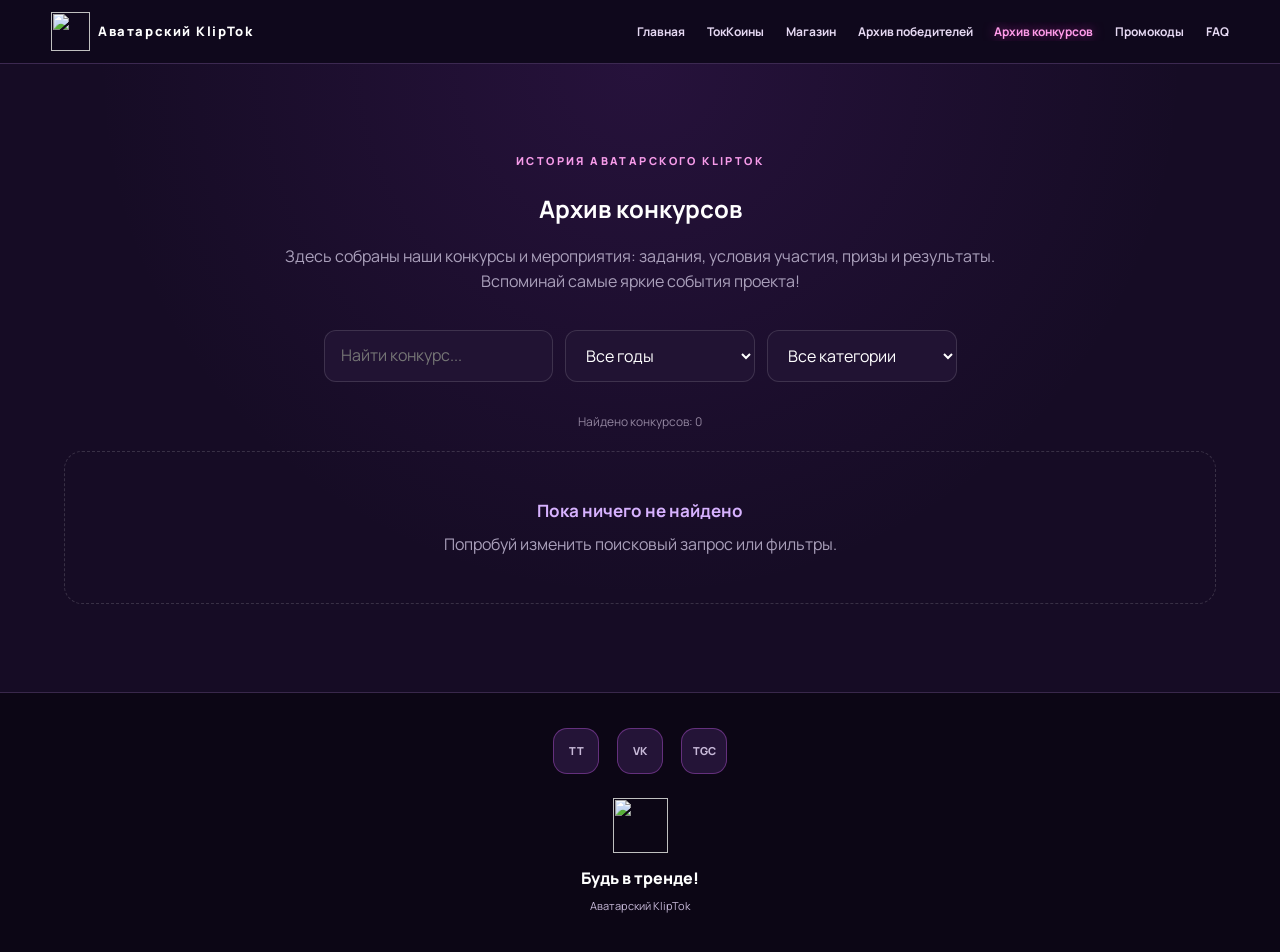
==== contests.html @ 7efebb62 "Create contests.html" ====
<!doctype html>
<html lang="ru">
<head>
  <meta charset="utf-8">
  <meta name="viewport" content="width=device-width, initial-scale=1">
  <meta name="theme-color" content="#170b2d">
  <meta name="description" content="Архив конкурсов Аватарского KlipTok — история мероприятий, задания, условия и итоги.">
  <title>Архив конкурсов | Аватарский KlipTok</title>
  <link rel="stylesheet" href="style.css">

  <style>
    .contest-intro {
      max-width: 760px;
      margin: 0 auto 35px;
      text-align: center;
    }

    .contest-intro h2 {
      margin-bottom: 12px;
    }

    .contest-intro p {
      color: #aaa0bb;
    }

    .contest-tools {
      display: flex;
      flex-wrap: wrap;
      justify-content: center;
      gap: 12px;
      margin: 30px 0;
    }

    .contest-tools select,
    .contest-tools input {
      min-width: 190px;
      padding: 12px 16px;
      border: 1px solid rgba(255,255,255,.13);
      border-radius: 12px;
      background: #211333;
      color: #fff;
      font: inherit;
    }

    .contest-grid {
      display: grid;
      grid-template-columns: repeat(auto-fit, minmax(250px, 1fr));
      gap: 22px;
    }

    .contest-card {
      overflow: hidden;
      border: 1px solid rgba(255,255,255,.1);
      border-radius: 18px;
      background: rgba(255,255,255,.035);
      transition: transform .2s ease, border-color .2s ease;
    }

    .contest-card:hover {
      transform: translateY(-4px);
      border-color: rgba(190,120,255,.4);
    }

    .contest-cover {
      position: relative;
      display: flex;
      align-items: center;
      justify-content: center;
      min-height: 175px;
      padding: 20px;
      background: linear-gradient(135deg, #30164d, #6d286f, #211333);
      text-align: center;
    }

    .contest-cover img {
      position: absolute;
      inset: 0;
      width: 100%;
      height: 100%;
      object-fit: cover;
    }

    .contest-cover-placeholder {
      color: rgba(255,255,255,.85);
      font-size: 18px;
      font-weight: 800;
      letter-spacing: 1px;
    }

    .contest-status {
      position: absolute;
      top: 12px;
      left: 12px;
      z-index: 2;
      padding: 6px 11px;
      border-radius: 20px;
      background: rgba(24,12,39,.85);
      color: #d7b2ff;
      font-size: 11px;
    }

    .contest-info {
      padding: 20px;
    }

    .contest-date {
      color: #b68be0;
      font-size: 12px;
      margin-bottom: 9px;
    }

    .contest-info h3 {
      margin: 0 0 10px;
      font-size: 19px;
    }

    .contest-description {
      color: #aaa0bb;
      font-size: 13px;
      line-height: 1.6;
    }

    .contest-category {
      display: inline-block;
      margin-top: 12px;
      padding: 5px 10px;
      border-radius: 20px;
      background: rgba(163,79,229,.13);
      color: #c9a8f5;
      font-size: 11px;
    }

    .contest-details {
      margin-top: 17px;
      border-top: 1px solid rgba(255,255,255,.1);
      padding-top: 13px;
    }

    .contest-details summary {
      color: #d5b3fa;
      font-size: 13px;
      cursor: pointer;
      font-weight: 700;
    }

    .contest-details-content {
      padding-top: 13px;
      color: #b9aec8;
      font-size: 13px;
      line-height: 1.7;
    }

    .contest-details-content h4 {
      color: #e0c9fa;
      margin: 13px 0 5px;
    }

    .contest-details-content ul {
      padding-left: 20px;
    }

    .contest-empty {
      grid-column: 1 / -1;
      padding: 45px 20px;
      text-align: center;
      color: #aaa0bb;
      border: 1px dashed rgba(255,255,255,.15);
      border-radius: 18px;
    }

    .contest-empty strong {
      display: block;
      margin-bottom: 8px;
      color: #d7b2ff;
      font-size: 17px;
    }

    .contest-count {
      margin: 0 0 20px;
      text-align: center;
      color: #92859f;
      font-size: 12px;
    }

    @media (max-width: 600px) {
      .contest-grid {
        grid-template-columns: 1fr;
      }

      .contest-tools {
        flex-direction: column;
      }

      .contest-tools select,
      .contest-tools input {
        width: 100%;
      }
    }
  </style>
</head>

<body>

<header class="site-header">
  <a class="brand" href="index.html" aria-label="Аватарский KlipTok — главная">
    <img src="images/tokcoin.png" alt="" class="brand-coin">
    <span>Аватарский KlipTok</span>
  </a>

  <nav class="main-nav" aria-label="Главное меню">
    <a href="index.html">Главная</a>
    <a href="earn.html">ТокКоины</a>
    <a href="shop.html">Магазин</a>
    <a href="winners.html">Архив победителей</a>
    <a href="contests.html" aria-current="page">Архив конкурсов</a>
    <a href="promo.html">Промокоды</a>
    <a href="faq.html">FAQ</a>
  </nav>
</header>

<main>
  <section class="section section-alt">

    <div class="contest-intro">
      <span class="eyebrow">ИСТОРИЯ АВАТАРСКОГО KLIPTOK</span>
      <h2>Архив конкурсов</h2>
      <p>
        Здесь собраны наши конкурсы и мероприятия:
        задания, условия участия, призы и результаты.
        Вспоминай самые яркие события проекта!
      </p>
    </div>

    <div class="contest-tools">
      <input
        type="search"
        id="contestSearch"
        placeholder="Найти конкурс..."
        aria-label="Поиск конкурсов">

      <select id="contestYear" aria-label="Фильтр по году">
        <option value="all">Все годы</option>
      </select>

      <select id="contestCategory" aria-label="Фильтр по категории">
        <option value="all">Все категории</option>
        <option value="creative">Творческие</option>
        <option value="repost">Репостные</option>
        <option value="game">Игровые</option>
        <option value="team">Командные</option>
        <option value="holiday">Праздничные</option>
        <option value="other">Другие</option>
      </select>
    </div>

    <p class="contest-count" id="contestCount"></p>

    <div class="contest-grid" id="contestGrid">
      <div class="contest-empty">
        <strong>Архив готовится к открытию 💜</strong>
        Скоро здесь появятся конкурсы и мероприятия
        Аватарского KlipTok.
      </div>
    </div>

  </section>
</main>

<footer class="footer">
  <div class="footer-socials">
    <a href="https://www.tiktok.com/@avataria.game"
       target="_blank" rel="noopener noreferrer"
       class="social-link" aria-label="TikTok">
      <span class="social-letter">TT</span>
    </a>

    <a href="https://vk.ru/clips/avataryaclub"
       target="_blank" rel="noopener noreferrer"
       class="social-link" aria-label="ВКонтакте">
      <span class="social-letter">VK</span>
    </a>

    <a href="https://tortuga.games/tgc?ysclid=mwnvs6chn5732222744"
       target="_blank" rel="noopener noreferrer"
       class="social-link" aria-label="TGC">
      <span class="social-letter">TGC</span>
    </a>
  </div>

  <img src="images/tokcoin.png" alt="" class="footer-coin">
  <p>Будь в тренде!</p>
  <span>Аватарский KlipTok</span>
</footer>

<script>
  // Сюда будем добавлять конкурсы.
  const contests = [];

  const grid = document.getElementById("contestGrid");
  const search = document.getElementById("contestSearch");
  const yearFilter = document.getElementById("contestYear");
  const categoryFilter = document.getElementById("contestCategory");
  const count = document.getElementById("contestCount");

  function prepareFilters() {
    const years = [...new Set(contests.map(item => item.year))]
      .sort((a, b) => b - a);

    years.forEach(year => {
      const option = document.createElement("option");
      option.value = String(year);
      option.textContent = year;
      yearFilter.append(option);
    });
  }

  function renderContests() {
    const term = search.value.trim().toLocaleLowerCase("ru");

    const filtered = contests.filter(item => {
      const matchesSearch =
        item.title.toLocaleLowerCase("ru").includes(term) ||
        item.description.toLocaleLowerCase("ru").includes(term);

      const matchesYear =
        yearFilter.value === "all" ||
        String(item.year) === yearFilter.value;

      const matchesCategory =
        categoryFilter.value === "all" ||
        item.category === categoryFilter.value;

      return matchesSearch && matchesYear && matchesCategory;
    });

    grid.replaceChildren();

    count.textContent = `Найдено конкурсов: ${filtered.length}`;

    if (!filtered.length) {
      const empty = document.createElement("div");
      empty.className = "contest-empty";
      empty.innerHTML = `
        <strong>Пока ничего не найдено</strong>
        Попробуй изменить поисковый запрос или фильтры.
      `;
      grid.append(empty);
      return;
    }

    filtered.forEach(item => {
      const card = document.createElement("article");
      card.className = "contest-card";

      const cover = document.createElement("div");
      cover.className = "contest-cover";

      if (item.image) {
        const img = document.createElement("img");
        img.src = item.image;
        img.alt = item.title;
        cover.append(img);
      } else {
        const placeholder = document.createElement("span");
        placeholder.className = "contest-cover-placeholder";
        placeholder.textContent = "АВАТАРСКИЙ KLIPTOK";
        cover.append(placeholder);
      }

      const status = document.createElement("span");
      status.className = "contest-status";
      status.textContent = item.status || "Завершён";
      cover.append(status);

      const info = document.createElement("div");
      info.className = "contest-info";

      const date = document.createElement("div");
      date.className = "contest-date";
      date.textContent = item.date;

      const title = document.createElement("h3");
      title.textContent = item.title;

      const description = document.createElement("p");
      description.className = "contest-description";
      description.textContent = item.description;

      const category = document.createElement("span");
      category.className = "contest-category";
      category.textContent = item.categoryName;

      const details = document.createElement("details");
      details.className = "contest-details";

      const summary = document.createElement("summary");
      summary.textContent = "Подробнее о конкурсе";

      const content = document.createElement("div");
      content.className = "contest-details-content";

      const conditions = document.createElement("div");
      conditions.innerHTML = item.conditions || "";

      const prizes = document.createElement("div");
      prizes.innerHTML = item.prizes || "";

      const results = document.createElement("div");
      results.innerHTML = item.results || "";

      content.append(conditions, prizes, results);
      details.append(summary, content);

      info.append(date, title, description, category, details);
      card.append(cover, info);
      grid.append(card);
    });
  }

  prepareFilters();
  renderContests();

  search.addEventListener("input", renderContests);
  yearFilter.addEventListener("change", renderContests);
  categoryFilter.addEventListener("change", renderContests);
</script>

</body>
</html>
---- style.css ----
@import url('https://fonts.googleapis.com/css2?family=Manrope:wght@400;500;600;700;800&display=swap');

:root {
  --bg: #10091d;
  --panel: #1d1030;
  --panel2: #28143e;
  --text: #fff;
  --muted: #c7b9d8;
  --pink: #ff4fd8;
  --violet: #a855f7;
  --blue: #54b8ff;
  --line: rgba(205,151,255,.23);
  --glow: 0 0 26px rgba(185,75,255,.22);
}

* {
  box-sizing: border-box;
}

html {
  scroll-behavior: smooth;
  scroll-padding-top: 100px;
}

body {
  margin: 0;
  background: var(--bg);
  color: var(--text);
  font-family: Manrope, Arial, sans-serif;
  line-height: 1.6;
}

a {
  color: inherit;
}

.site-header {
  position: sticky;
  top: 0;
  z-index: 20;
  display: flex;
  align-items: center;
  justify-content: space-between;
  gap: 22px;
  padding: 12px clamp(18px,4vw,64px);
  background: rgba(16,9,29,.91);
  backdrop-filter: blur(18px);
  border-bottom: 1px solid var(--line);
}

.brand {
  display: flex;
  align-items: center;
  gap: 8px;
  text-decoration: none;
  font-size: 13px;
  font-weight: 800;
  letter-spacing: .12em;
  white-space: nowrap;
}

.brand-coin {
  width: 39px;
  height: 39px;
  object-fit: contain;
}

.main-nav {
  display: flex;
  align-items: center;
  gap: clamp(10px,1.7vw,25px);
  overflow-x: auto;
  scrollbar-width: thin;
}

.main-nav a {
  text-decoration: none;
  color: #e6d9f3;
  font-size: 12px;
  font-weight: 700;
  white-space: nowrap;
  transition: .2s;
}

.main-nav a:hover,
.text-link:hover {
  color: #ff8de8;
}

.main-nav a:hover {
  text-shadow: 0 0 12px rgba(255,79,216,.65);
}

.hero {
  min-height: 570px;
  position: relative;
  display: grid;
  place-items: center;
  text-align: center;
  padding: 90px 22px;
  background: url('images/hero.jpg') center 42%/cover no-repeat;
  isolation: isolate;
}

.hero-shade {
  position: absolute;
  inset: 0;
  background:
    linear-gradient(90deg,rgba(13,5,27,.46),rgba(13,5,27,.2),rgba(13,5,27,.5)),
    linear-gradient(0deg,rgba(16,9,29,.85),transparent 45%,rgba(16,9,29,.12));
  z-index: -1;
}

.hero-content {
  max-width: 900px;
  padding: 35px 30px;
  border-radius: 28px;
  background: rgba(20,8,38,.28);
  backdrop-filter: blur(3px);
  text-shadow: 0 3px 18px #1a0730;
}

.eyebrow {
  display: block;
  color: #f69be9;
  font-size: 11px;
  font-weight: 800;
  letter-spacing: .22em;
  margin-bottom: 12px;
}

.hero h1 {
  font-size: clamp(34px,6vw,66px);
  line-height: 1.08;
  margin: 0 auto 20px;
  font-weight: 800;
  text-shadow: 0 0 12px #a832f7,0 0 34px rgba(255,58,215,.7);
}

.hero h1 span {
  color: #ff7ce5;
}

.hero p {
  max-width: 690px;
  margin: 0 auto 28px;
  color: #fff;
  font-size: clamp(15px,2vw,18px);
}

.primary-btn {
  display: inline-flex;
  gap: 18px;
  align-items: center;
  padding: 13px 23px;
  border-radius: 999px;
  background: linear-gradient(100deg,#8c35e8,#e33fc7);
  box-shadow: 0 0 25px rgba(205,63,255,.48);
  font-weight: 800;
  text-decoration: none;
  transition: .2s;
}

.primary-btn:hover {
  transform: translateY(-2px);
  box-shadow: 0 0 34px rgba(205,63,255,.7);
}

/* Место для изображения на главной */

.hero-image-section {
  display: flex;
  justify-content: center;
  padding: 30px 18px 55px;
}

.hero-image-placeholder {
  width: 65%;
  max-width: 405px;
  aspect-ratio: 3 / 1;
  display: flex;
  align-items: center;
  justify-content: center;
  border: 1px dashed rgba(225,181,255,.45);
  border-radius: 12px;
  background: rgba(255,255,255,.035);
  color: #9f8cad;
  font-size: 12px;
}

/* Общие секции */

.section {
  padding: 88px clamp(18px,5vw,76px);
  max-width: 1500px;
  margin: auto;
}

.section-alt {
  max-width: none;
  background: radial-gradient(ellipse at 50% 0,rgba(112,44,161,.18),transparent 60%),#160c25;
}

.section-heading {
  text-align: center;
  margin: 0 auto 38px;
  max-width: 760px;
}

.section-heading h2 {
  font-size: clamp(27px,4vw,42px);
  line-height: 1.2;
  margin: 0 0 12px;
}

.section-heading p {
  color: var(--muted);
  margin: 0;
}

/* Карточки */

.earn-grid {
  display: grid;
  grid-template-columns: repeat(3,minmax(0,1fr));
  gap: 18px;
}

.glass-card {
  background: linear-gradient(145deg,rgba(67,34,94,.64),rgba(30,15,47,.88));
  border: 1px solid rgba(204,118,255,.32);
  border-radius: 20px;
  box-shadow: var(--glow);
  padding: 25px;
  transition: .2s;
}

.glass-card:hover {
  transform: translateY(-4px);
  border-color: rgba(255,95,222,.65);
}

.earn-card h3 {
  font-size: 18px;
  margin: 13px 0 10px;
}

.earn-card p {
  font-size: 13px;
  color: #eee5f7;
  margin: 0 0 12px;
}

.earn-card .small-note {
  font-size: 12px;
  color: #bdaaca;
}

.card-symbol {
  display: grid;
  place-items: center;
  width: 43px;
  height: 43px;
  border-radius: 13px;
  background: linear-gradient(135deg,rgba(168,85,247,.38),rgba(255,79,216,.2));
  border: 1px solid rgba(255,124,229,.5);
  font-size: 22px;
  color: #ffb5ef;
}

.text-link {
  display: inline-block;
  margin-top: 10px;
  color: #ff9be9;
  font-size: 12px;
  font-weight: 800;
  text-decoration: none;
}

.text-link span {
  margin-left: 5px;
}

/* Магазин */

.catalog-tools {
  display: flex;
  gap: 14px;
  justify-content: space-between;
  align-items: center;
  margin-bottom: 22px;
}

.search-wrap,
.sort-wrap {
  display: flex;
  align-items: center;
  gap: 10px;
  background: #251437;
  border: 1px solid var(--line);
  border-radius: 13px;
  padding: 0 14px;
  min-height: 48px;
}

.search-wrap {
  flex: 1;
  max-width: 480px;
}

.search-wrap span {
  font-size: 23px;
  color: #e68cfa;
}

.search-wrap input,
.sort-wrap select {
  background: transparent;
  border: 0;
  outline: 0;
  color: #fff;
  font: inherit;
}

.search-wrap input {
  width: 100%;
  font-size: 13px;
}

.search-wrap input::placeholder {
  color: #ad9bbd;
}

.sort-wrap span {
  font-size: 12px;
  color: var(--muted);
  white-space: nowrap;
}

.sort-wrap select {
  font-size: 12px;
  cursor: pointer;
}

.sort-wrap option {
  background: #251437;
}

.product-grid {
  display: grid;
  grid-template-columns: repeat(4,minmax(0,1fr));
  gap: 17px;
}

.product-card {
  padding: 13px;
  border: 1px solid rgba(197,133,245,.26);
  border-radius: 17px;
  background: linear-gradient(150deg,rgba(54,29,76,.8),rgba(26,14,40,.95));
  box-shadow: var(--glow);
}

/* Квадратные изображения товаров */

.product-image {
  position: relative;
  display: grid;
  place-items: center;
  width: 100%;
  height: auto;
  aspect-ratio: 1 / 1;
  min-height: 0;
  overflow: hidden;
  border: 1px dashed rgba(225,181,255,.45);
  border-radius: 12px;
  background: rgba(255,255,255,.035);
  color: #9f8cad;
  font-size: 12px;
  margin-bottom: 13px;
}

.product-image:empty::after {
  content: "Место для фотографии";
}

.product-image img {
  display: block;
  width: 100%;
  height: 100%;
  object-fit: contain;
}

.product-card h3 {
  font-size: 14px;
  line-height: 1.4;
  min-height: 40px;
  margin: 0 0 10px;
}

.product-price {
  display: flex;
  align-items: center;
  gap: 7px;
  color: #ffb0ec;
  font-weight: 800;
  font-size: 15px;
}

.product-price img {
  width: 25px;
  height: 25px;
  object-fit: contain;
}

.empty-state {
  text-align: center;
  color: var(--muted);
  padding: 30px;
}

/* Архив победителей */

.archive-wrap {
  display: grid;
  grid-template-columns: 1fr;
  gap: 12px;
  max-width: 900px;
  margin: auto;
}

.archive-month,
.clip-entry,
.winner-columns details,
.faq-item {
  border: 1px solid var(--line);
  border-radius: 15px;
  background: linear-gradient(120deg,rgba(55,29,78,.85),rgba(28,15,43,.92));
  overflow: hidden;
}

.archive-month > summary,
.clip-entry > summary,
.winner-columns summary,
.faq-item > summary {
  list-style: none;
  cursor: pointer;
  font-weight: 800;
}

.archive-month > summary::-webkit-details-marker,
.clip-entry > summary::-webkit-details-marker,
.winner-columns summary::-webkit-details-marker,
.faq-item > summary::-webkit-details-marker {
  display: none;
}

.archive-month > summary {
  padding: 18px 21px;
  font-size: 17px;
}

.summary-hint {
  float: right;
  color: #bd9bda;
  font-size: 11px;
  font-weight: 600;
}

.clip-list {
  padding: 0 14px 14px;
}

.clip-entry {
  background: rgba(13,7,24,.42);
  margin-top: 10px;
}

.clip-entry > summary {
  padding: 15px 17px;
  color: #f3d5ff;
}

.winner-columns {
  display: grid;
  grid-template-columns: 1fr 1fr;
  gap: 10px;
  padding: 0 12px 12px;
}

.winner-columns details {
  background: rgba(116,57,154,.17);
  padding: 12px;
}

.winner-columns summary {
  font-size: 12px;
}

.muted,
.archive-note {
  color: var(--muted);
  font-size: 12px;
}

.archive-note {
  padding: 0 18px 12px;
}

.external-discussion {
  display: block;
  text-align: center;
  margin: 22px auto 0;
  color: #f59be7;
  font-size: 13px;
  font-weight: 800;
  text-decoration: none;
}

/* Инструкция по промокодам */

.steps {
  max-width: 900px;
  margin: auto;
  display: grid;
  gap: 17px;
}

.step-card {
  display: grid;
  grid-template-columns: 58px 1fr;
  gap: 18px;
  padding: 22px;
  border: 1px solid var(--line);
  border-radius: 18px;
  background: linear-gradient(120deg,rgba(57,29,82,.78),rgba(27,14,43,.9));
}

.step-number {
  font-size: 24px;
  font-weight: 800;
  color: #f68ce6;
  text-shadow: 0 0 16px #d13be9;
}

.step-body h3 {
  margin: 0 0 5px;
  font-size: 17px;
}

.step-body p {
  margin: 0 0 14px;
  color: #d5c6e2;
  font-size: 13px;
}

.photo-placeholder {
  height: 155px;
  max-width: 460px;
  border: 1px dashed rgba(225,181,255,.45);
  border-radius: 12px;
  background: rgba(255,255,255,.035);
  display: grid;
  place-items: center;
  color: #9f8cad;
  font-size: 12px;
}

/* FAQ */

.faq-list {
  max-width: 900px;
  margin: auto;
  display: grid;
  gap: 11px;
}

.faq-item > summary {
  padding: 18px 21px;
  position: relative;
  padding-right: 50px;
}

.faq-item > summary:after {
  content: '＋';
  position: absolute;
  right: 20px;
  color: #f28ce7;
  font-size: 20px;
  top: 12px;
}

.faq-item[open] > summary:after {
  content: '−';
}

.faq-answer {
  padding: 0 21px 18px;
  color: #d8cce4;
  font-size: 13px;
}

.faq-answer ol {
  padding-left: 20px;
  margin: 0;
}

.faq-answer li {
  padding: 3px 0;
}

.faq-answer p {
  margin: 0;
}

.faq-answer a {
  color: #f59be7;
}

/* Подвал */

.footer {
  padding: 35px 20px;
  text-align: center;
  border-top: 1px solid var(--line);
  background: #0c0615;
}

.footer-coin {
  width: 55px;
  height: 55px;
  object-fit: contain;
}

.footer p {
  font-weight: 800;
  margin: 6px 0 0;
}

.footer span {
  font-size: 11px;
  color: var(--muted);
}

/* Адаптация */

@media(max-width:1050px) {
  .site-header {
    align-items: flex-start;
    flex-direction: column;
    gap: 8px;
  }

  .main-nav {
    width: 100%;
    padding-bottom: 4px;
  }

  .earn-grid {
    grid-template-columns: repeat(2,minmax(0,1fr));
  }

  .product-grid {
    grid-template-columns: repeat(3,minmax(0,1fr));
  }
}

@media(max-width:650px) {
  .hero {
    min-height: 520px;
    background-position: 48% center;
  }

  .hero-content {
    padding: 25px 14px;
  }

  .section {
    padding-top: 62px;
    padding-bottom: 62px;
  }

  .earn-grid {
    grid-template-columns: 1fr;
  }

  .catalog-tools {
    align-items: stretch;
    flex-direction: column;
  }

  .search-wrap {
    max-width: none;
  }

  .sort-wrap {
    justify-content: space-between;
  }

  .product-grid {
    grid-template-columns: repeat(2,minmax(0,1fr));
    gap: 11px;
  }

  .product-card {
    padding: 10px;
  }

  .product-card h3 {
    font-size: 12px;
    min-height: 35px;
  }

  .winner-columns {
    grid-template-columns: 1fr;
  }

  .step-card {
    grid-template-columns: 38px 1fr;
    gap: 10px;
    padding: 15px;
  }

  .step-number {
    font-size: 20px;
  }

  .photo-placeholder {
    height: 125px;
  }

  .summary-hint {
    display: none;
  }

  .brand {
    font-size: 12px;
  }

  .hero-image-placeholder {
    width: 90%;
  }
}

/* Multi-page navigation */

.main-nav a[aria-current="page"] {
  color: #ff9be9;
  text-shadow: 0 0 12px rgba(255,79,216,.55);
}

/* Иконки социальных сетей в подвале */

.footer-socials {
  display: flex;
  justify-content: center;
  align-items: center;
  gap: 18px;
  margin-bottom: 24px;
}

.social-link {
  width: 46px;
  height: 46px;
  display: flex;
  justify-content: center;
  align-items: center;
  border-radius: 14px;
  color: #ffffff;
  background: #241437;
  border: 1px solid rgba(220,100,255,.35);
  transition: .25s ease;
  text-decoration: none;
}

.social-link svg {
  width: 23px;
  height: 23px;
}

.social-letter {
  font-size: 23px;
  font-weight: 800;
}

.social-link:hover {
  color: #ffffff;
  background: linear-gradient(135deg,#922bff,#ed36c8);
  box-shadow: 0 0 18px rgba(213,54,255,.55);
  transform: translateY(-4px);
}

/* Раскрывающиеся карточки способов получения ТокКоинов */

.earn-card {
  padding: 22px;
  cursor: default;
}

.earn-toggle {
  display: flex;
  flex-direction: column;
  align-items: flex-start;
  cursor: pointer;
  list-style: none;
}

.earn-toggle::-webkit-details-marker {
  display: none;
}

.earn-toggle::marker {
  content: "";
}

.earn-toggle .card-symbol {
  margin-bottom: 14px;
}

.earn-toggle h3 {
  margin: 0 0 16px;
}

.jmyak {
  display: inline-flex;
  align-items: center;
  gap: 7px;
  padding: 8px 16px;
  border-radius: 30px;
  background: linear-gradient(135deg,#922bff,#ed36c8);
  color: #fff;
  font-size: 13px;
  font-weight: 800;
  box-shadow: 0 0 14px rgba(213,54,255,.25);
}

.jmyak .arrow {
  transition: transform .25s ease;
}

.earn-card[open] .jmyak .arrow {
  transform: rotate(180deg);
}

.earn-content {
  padding-top: 18px;
  animation: earnReveal .25s ease;
}

.earn-content p:first-child {
  margin-top: 0;
}

.earn-content p:last-of-type {
  margin-bottom: 14px;
}

@keyframes earnReveal {
  from {
    opacity: 0;
    transform: translateY(-6px);
  }

  to {
    opacity: 1;
    transform: translateY(0);
  }
}

/* Карточка на всю ширину двух колонок */

.earn-card-wide {
  grid-column: 1 / -1;
}

/* Расстояние между месяцами архива задаётся в основном правиле .archive-wrap */

/* Переключение надписей в архиве */

.archive-month .summary-hint .open-label {
  display: inline !important;
}

.archive-month .summary-hint .close-label {
  display: none !important;
}

.archive-month[open] .summary-hint .open-label {
  display: none !important;
}

.archive-month[open] .summary-hint .close-label {
  display: inline !important;
}
.review-section {
  text-align: center;
  padding: 25px 15px 30px;
  opacity: 0.65;
}

.review-button {
  display: inline-block;
  padding: 9px 20px;
  border: 1px solid rgba(190, 140, 255, 0.35);
  border-radius: 20px;
  color: #c9a8f5;
  background: rgba(120, 70, 180, 0.12);
  text-decoration: none;
  font-size: 13px;
  transition: 0.2s ease;
}

.review-button:hover {
  opacity: 1;
  background: rgba(120, 70, 180, 0.25);
}

.review-section p {
  margin: 9px 0 3px;
  color: #aaa0bb;
  font-size: 11px;
}

.review-section span {
  color: #81768f;
  font-size: 10px;
}
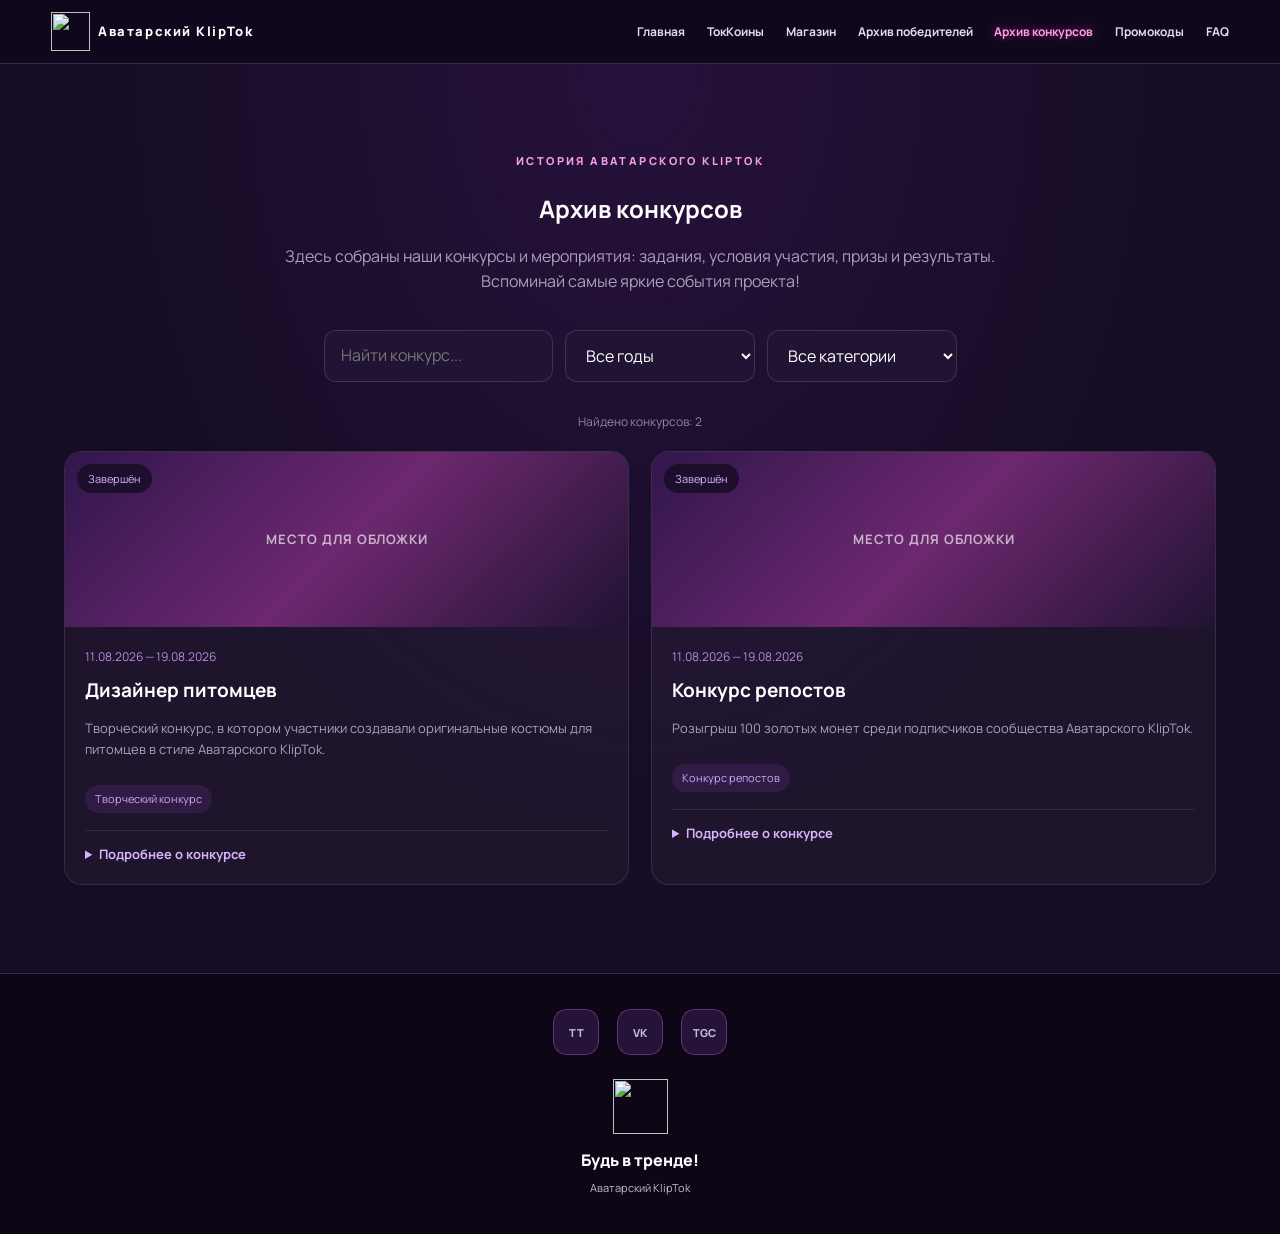
==== commit 61a649f0: "Update contests.html" ====
--- a/contests.html
+++ b/contests.html
@@ -82,9 +82,9 @@
     }
 
     .contest-cover-placeholder {
-      color: rgba(255,255,255,.85);
-      font-size: 18px;
-      font-weight: 800;
+      color: rgba(255,255,255,.65);
+      font-size: 13px;
+      font-weight: 700;
       letter-spacing: 1px;
     }
 
@@ -256,13 +256,7 @@
 
     <p class="contest-count" id="contestCount"></p>
 
-    <div class="contest-grid" id="contestGrid">
-      <div class="contest-empty">
-        <strong>Архив готовится к открытию 💜</strong>
-        Скоро здесь появятся конкурсы и мероприятия
-        Аватарского KlipTok.
-      </div>
-    </div>
+    <div class="contest-grid" id="contestGrid"></div>
 
   </section>
 </main>
@@ -294,8 +288,120 @@
 </footer>
 
 <script>
-  // Сюда будем добавлять конкурсы.
-  const contests = [];
+  const contests = [
+
+    {
+      year: 2026,
+      date: "11.08.2026 — 19.08.2026",
+      title: "Дизайнер питомцев",
+      description: "Творческий конкурс, в котором участники создавали оригинальные костюмы для питомцев в стиле Аватарского KlipTok.",
+      category: "creative",
+      categoryName: "Творческий конкурс",
+      status: "Завершён",
+      image: "",
+
+      conditions: `
+        <h4>🎨 Задача конкурса</h4>
+        Придумать и нарисовать оригинальный костюм для питомца, который передаёт вайб Аватарского KlipTok.
+
+        <p>Работу можно было создать в графическом редакторе или традиционными материалами: карандашами, красками, маркерами и другими инструментами.</p>
+
+        <h4>📌 Обязательные условия</h4>
+        <ul>
+          <li>Быть подписанным на сообщество.</li>
+          <li>Добавить на работу надпись «Аватарский KlipTok».</li>
+          <li>В описании к работе указать социальную сеть и ID.</li>
+          <li>Приложить несколько кадров с процессом создания работы в комментарии к работе.</li>
+        </ul>
+
+        <p>Особенно ценились оригинальность, аккуратность, чувство стиля и смелые идеи.</p>
+
+        <p>Работы, созданные с использованием ИИ, не участвовали в получении бонусных ТокКоинов.</p>
+
+        <h4>⏳ Сроки приёма работ</h4>
+        До 19 августа 2026 года, 23:59 по МСК.
+      `,
+
+      prizes: `
+        <h4>🏆 Призы основного конкурса</h4>
+        Авапака Мартин и 100 золотых монет каждому из четырёх победителей.
+
+        <h4>✨ Особая награда</h4>
+        Три авторских костюма были выбраны для будущего появления в игре «Аватария». Их создатели получат собственные костюмы в игре вне очереди.
+
+        <h4>💰 Бонус для участников</h4>
+        По 50 ТокКоинов каждому участнику, который правильно выполнил все условия конкурса и не использовал ИИ при создании работы.
+      `,
+
+      results: `
+        <h4>🏆 Победители основного конкурса</h4>
+        <ul>
+          <li>Андрей Гладков</li>
+          <li>Alex Awataria</li>
+          <li>Veronyxx X — ОК: 518770529802</li>
+          <li>Агата Бебебе — ОК: 570992709234</li>
+        </ul>
+
+        <h4>✨ Авторы костюмов, которые появятся в игре</h4>
+        <ul>
+          <li>Лера Смирнова</li>
+          <li>Виктория Восстания</li>
+          <li>Nst Gummel</li>
+        </ul>
+
+        <p>Спасибо всем участникам за фантазию, старания и творческий подход! 💜</p>
+      `
+    },
+
+    {
+      year: 2026,
+      date: "11.08.2026 — 19.08.2026",
+      title: "Конкурс репостов",
+      description: "Розыгрыш 100 золотых монет среди подписчиков сообщества Аватарского KlipTok.",
+      category: "repost",
+      categoryName: "Конкурс репостов",
+      status: "Завершён",
+      image: "",
+
+      conditions: `
+        <h4>📌 Условия участия</h4>
+        <ul>
+          <li>Быть подписанным на наше сообщество.</li>
+          <li>Поставить лайк на конкурсный пост.</li>
+          <li>Сделать репост конкурсной записи.</li>
+        </ul>
+
+        <p>Игрокам из Одноклассников необходимо было обязательно указать свой ID при репосте.</p>
+
+        <h4>⏳ Сроки проведения</h4>
+        С 11 по 19 августа 2026 года.
+      `,
+
+      prizes: `
+        <h4>💰 Приз</h4>
+        100 золотых монет каждому из 10 победителей.
+      `,
+
+      results: `
+        <h4>🎉 Победители конкурса</h4>
+        <ul>
+          <li>Prawa Jedyna</li>
+          <li>Polina S</li>
+          <li>Лиза Мельникова — ОК: 349896034236</li>
+          <li>Евгения Харламова</li>
+          <li>Ndiew Weior</li>
+          <li>Катя Ростова — ОК: 588311341612</li>
+          <li>Саша Махнева</li>
+          <li>Mikola Hanusz</li>
+          <li>Veronyxx X — ОК: 518770529802</li>
+          <li>Sombre Vetta</li>
+        </ul>
+
+        <p>Каждый победитель получает по 100 золотых монет. Поздравляем! 💜</p>
+      `
+    }
+
+  ];
 
   const grid = document.getElementById("contestGrid");
   const search = document.getElementById("contestSearch");
@@ -364,7 +470,7 @@
       } else {
         const placeholder = document.createElement("span");
         placeholder.className = "contest-cover-placeholder";
-        placeholder.textContent = "АВАТАРСКИЙ KLIPTOK";
+        placeholder.textContent = "МЕСТО ДЛЯ ОБЛОЖКИ";
         cover.append(placeholder);
       }
 
